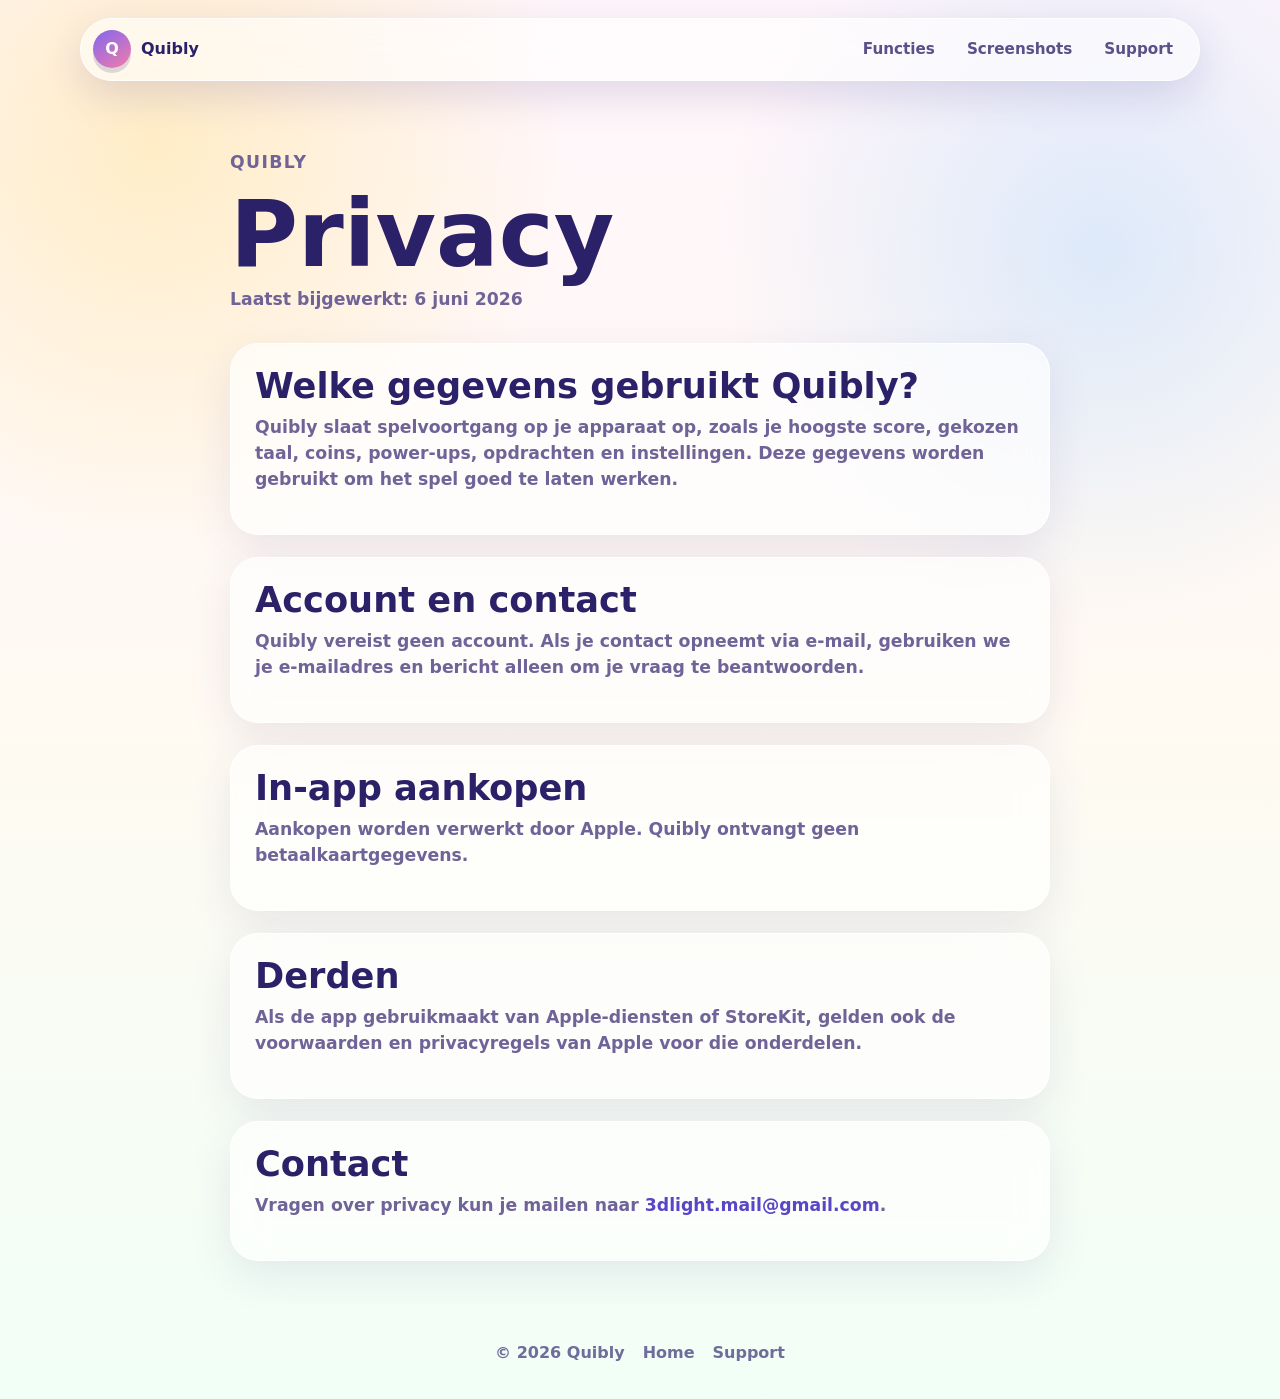
==== docs/privacy.html @ d59ec295 "Tone down website copy and add support pages" ====
<!doctype html>
<html lang="nl">
  <head>
    <meta charset="utf-8">
    <meta name="viewport" content="width=device-width, initial-scale=1">
    <meta name="theme-color" content="#8266ef">
    <meta name="description" content="Privacybeleid voor Quibly.">
    <title>Privacy - Quibly</title>
    <link rel="stylesheet" href="styles.css">
  </head>
  <body>
    <header class="site-header" aria-label="Hoofdnavigatie">
      <a class="brand" href="index.html" aria-label="Quibly home">
        <span class="brand-mark">Q</span>
        <span>Quibly</span>
      </a>
      <nav>
        <a href="index.html#functies">Functies</a>
        <a href="index.html#screenshots">Screenshots</a>
        <a href="support.html">Support</a>
      </nav>
    </header>

    <main class="text-page">
      <p class="eyebrow">Quibly</p>
      <h1>Privacy</h1>
      <p class="updated">Laatst bijgewerkt: 6 juni 2026</p>

      <section>
        <h2>Welke gegevens gebruikt Quibly?</h2>
        <p>
          Quibly slaat spelvoortgang op je apparaat op, zoals je hoogste score, gekozen taal,
          coins, power-ups, opdrachten en instellingen. Deze gegevens worden gebruikt om het spel
          goed te laten werken.
        </p>
      </section>

      <section>
        <h2>Account en contact</h2>
        <p>
          Quibly vereist geen account. Als je contact opneemt via e-mail, gebruiken we je e-mailadres
          en bericht alleen om je vraag te beantwoorden.
        </p>
      </section>

      <section>
        <h2>In-app aankopen</h2>
        <p>
          Aankopen worden verwerkt door Apple. Quibly ontvangt geen betaalkaartgegevens.
        </p>
      </section>

      <section>
        <h2>Derden</h2>
        <p>
          Als de app gebruikmaakt van Apple-diensten of StoreKit, gelden ook de voorwaarden en
          privacyregels van Apple voor die onderdelen.
        </p>
      </section>

      <section>
        <h2>Contact</h2>
        <p>
          Vragen over privacy kun je mailen naar
          <a href="mailto:3dlight.mail@gmail.com?subject=Quibly%20privacy">3dlight.mail@gmail.com</a>.
        </p>
      </section>
    </main>

    <footer class="site-footer">
      <span>© 2026 Quibly</span>
      <a href="index.html">Home</a>
      <a href="support.html">Support</a>
    </footer>
  </body>
</html>
---- docs/styles.css ----
:root {
  --ink: #2b2168;
  --ink-soft: #6f6398;
  --paper: #fffaf2;
  --lavender: #8266ef;
  --violet: #5b45c7;
  --rose: #f27da9;
  --coral: #f77d67;
  --sun: #ffd85c;
  --mint: #67d793;
  --sky: #65b7ff;
  --line: rgba(43, 33, 104, 0.16);
  --shadow: 0 24px 70px rgba(52, 38, 117, 0.24);
}

* {
  box-sizing: border-box;
}

html {
  scroll-behavior: smooth;
}

body {
  margin: 0;
  color: var(--ink);
  background:
    radial-gradient(circle at 12% 10%, rgba(255, 216, 92, 0.32), transparent 26rem),
    radial-gradient(circle at 86% 18%, rgba(101, 183, 255, 0.22), transparent 24rem),
    linear-gradient(180deg, #fff6fb 0%, #fffaf2 52%, #f1fff7 100%);
  font-family: ui-rounded, "SF Pro Rounded", "Nunito", "Avenir Next", system-ui, -apple-system, BlinkMacSystemFont, "Segoe UI", sans-serif;
  line-height: 1.5;
}

img {
  display: block;
  max-width: 100%;
}

a {
  color: inherit;
  text-decoration: none;
}

.site-header {
  position: fixed;
  z-index: 10;
  top: 18px;
  left: 50%;
  display: flex;
  width: min(1120px, calc(100% - 32px));
  align-items: center;
  justify-content: space-between;
  gap: 18px;
  padding: 10px 12px;
  border: 1px solid rgba(255, 255, 255, 0.74);
  border-radius: 999px;
  background: rgba(255, 255, 255, 0.56);
  box-shadow: 0 14px 42px rgba(68, 48, 139, 0.16);
  backdrop-filter: blur(18px);
  transform: translateX(-50%);
}

.brand,
.site-header nav {
  display: flex;
  align-items: center;
}

.brand {
  gap: 10px;
  padding-right: 10px;
  font-weight: 900;
  letter-spacing: 0;
}

.brand-mark {
  display: grid;
  width: 38px;
  height: 38px;
  place-items: center;
  border-radius: 50%;
  color: #fff;
  background: linear-gradient(145deg, var(--lavender), var(--rose));
  box-shadow: 0 5px 0 rgba(43, 33, 104, 0.16);
}

.site-header nav {
  gap: 4px;
}

.site-header nav a {
  min-height: 38px;
  padding: 9px 14px;
  border-radius: 999px;
  color: rgba(43, 33, 104, 0.78);
  font-size: 0.95rem;
  font-weight: 800;
}

.site-header nav a:hover {
  background: rgba(255, 255, 255, 0.62);
}

.hero {
  position: relative;
  min-height: 100svh;
  overflow: hidden;
  padding: 110px 0 56px;
}

.hero-bg {
  position: absolute;
  inset: 0;
  background:
    linear-gradient(90deg, rgba(255, 246, 251, 0.98) 0%, rgba(255, 246, 251, 0.82) 44%, rgba(255, 250, 242, 0.34) 100%),
    url("assets/main.jpg") right center / min(54vw, 620px) auto no-repeat;
  filter: saturate(1.04);
}

.hero-bg::after {
  position: absolute;
  inset: auto 0 0;
  height: 34%;
  background: linear-gradient(180deg, transparent, #fffaf2);
  content: "";
}

.hero-content,
.section,
.download-section,
.site-footer {
  width: min(1120px, calc(100% - 40px));
  margin: 0 auto;
}

.hero-content {
  position: relative;
  display: grid;
  min-height: calc(100svh - 166px);
  grid-template-columns: minmax(0, 0.92fr) minmax(340px, 0.8fr);
  align-items: center;
  gap: 54px;
}

.hero-copy {
  padding-top: 28px;
}

.eyebrow {
  margin: 0 0 14px;
  color: var(--violet);
  font-size: 0.86rem;
  font-weight: 950;
  letter-spacing: 0.08em;
  text-transform: uppercase;
}

h1,
h2,
h3,
p {
  margin-top: 0;
}

h1 {
  margin-bottom: 12px;
  color: #fff9ed;
  font-size: clamp(4.8rem, 13vw, 9.6rem);
  line-height: 0.9;
  letter-spacing: 0;
  text-shadow:
    0 8px 0 rgba(63, 45, 137, 0.62),
    0 22px 42px rgba(63, 45, 137, 0.34);
  -webkit-text-stroke: 2px rgba(43, 33, 104, 0.08);
}

h2 {
  margin-bottom: 18px;
  font-size: clamp(2.2rem, 5vw, 4.6rem);
  line-height: 0.96;
  letter-spacing: 0;
}

h3 {
  margin-bottom: 8px;
  font-size: 1.12rem;
}

.hero-lede {
  max-width: 560px;
  color: #493b86;
  font-size: clamp(1.25rem, 2.4vw, 1.7rem);
  font-weight: 780;
}

.hero-actions {
  display: flex;
  flex-wrap: wrap;
  gap: 12px;
  margin-top: 30px;
}

.button {
  display: inline-flex;
  min-height: 52px;
  align-items: center;
  justify-content: center;
  border-radius: 999px;
  padding: 14px 22px;
  font-weight: 950;
  box-shadow: 0 7px 0 rgba(43, 33, 104, 0.16), 0 20px 36px rgba(43, 33, 104, 0.12);
}

.button-primary {
  color: #70460e;
  background: linear-gradient(180deg, #fff9cc, var(--sun));
}

.button-secondary {
  border: 1px solid rgba(255, 255, 255, 0.78);
  color: var(--ink);
  background: rgba(255, 255, 255, 0.64);
  backdrop-filter: blur(14px);
}

.phone-showcase {
  position: relative;
  min-height: 680px;
}

.phone {
  border: 8px solid rgba(255, 255, 255, 0.9);
  border-radius: 38px;
  box-shadow: var(--shadow);
}

.phone-front {
  position: absolute;
  right: 16px;
  bottom: 0;
  width: min(330px, 70vw);
}

.phone-back {
  position: absolute;
  right: 240px;
  bottom: 82px;
  width: 238px;
  opacity: 0.92;
  transform: rotate(-7deg);
}

.section {
  display: grid;
  grid-template-columns: 0.92fr 1fr;
  align-items: center;
  gap: 56px;
  padding: 88px 0;
}

.section-copy p:not(.eyebrow) {
  max-width: 620px;
  color: var(--ink-soft);
  font-size: 1.12rem;
  font-weight: 650;
}

.feature-grid {
  display: grid;
  grid-template-columns: repeat(3, minmax(0, 1fr));
  gap: 14px;
}

.feature-grid article,
.mode-list li,
.download-section {
  border: 1px solid rgba(255, 255, 255, 0.8);
  border-radius: 28px;
  background: rgba(255, 255, 255, 0.64);
  box-shadow: 0 14px 44px rgba(68, 48, 139, 0.12);
  backdrop-filter: blur(16px);
}

.feature-grid article {
  min-height: 210px;
  padding: 22px;
}

.feature-grid p,
.mode-list span {
  color: var(--ink-soft);
  font-weight: 650;
}

.feature-icon {
  display: grid;
  width: 58px;
  height: 58px;
  place-items: center;
  margin-bottom: 18px;
  border-radius: 18px;
  color: #fff;
  font-weight: 950;
  box-shadow: 0 6px 0 rgba(43, 33, 104, 0.14);
}

.feature-icon.purple {
  background: linear-gradient(160deg, #b471ff, var(--violet));
}

.feature-icon.yellow {
  color: #784d11;
  background: linear-gradient(160deg, #fff4a0, var(--sun));
}

.feature-icon.mint {
  background: linear-gradient(160deg, #8df0b2, #35b978);
}

.mode-section {
  grid-template-columns: 1fr 0.88fr;
}

.screenshot-pair {
  position: relative;
  min-height: 700px;
}

.screenshot-pair .tall {
  position: absolute;
  left: 0;
  top: 30px;
  width: 305px;
}

.screenshot-pair .offset {
  position: absolute;
  left: 230px;
  top: 0;
  width: 275px;
  transform: rotate(4deg);
}

.mode-list {
  display: grid;
  gap: 12px;
  padding: 0;
  margin: 28px 0 0;
  list-style: none;
}

.mode-list li {
  display: flex;
  justify-content: space-between;
  gap: 18px;
  padding: 16px 18px;
}

.quests-section {
  grid-template-columns: 0.82fr 0.78fr;
}

.quest-shot {
  width: min(420px, 100%);
  justify-self: end;
  border: 8px solid rgba(255, 255, 255, 0.92);
  border-radius: 42px;
  box-shadow: var(--shadow);
}

.download-section {
  display: flex;
  align-items: center;
  justify-content: space-between;
  gap: 28px;
  margin-top: 24px;
  margin-bottom: 72px;
  padding: 34px;
  background:
    linear-gradient(135deg, rgba(255, 255, 255, 0.72), rgba(255, 244, 208, 0.72)),
    radial-gradient(circle at 90% 20%, rgba(103, 215, 147, 0.34), transparent 18rem);
}

.download-section h2 {
  margin-bottom: 10px;
  font-size: clamp(2rem, 4.6vw, 3.8rem);
}

.download-section p:not(.eyebrow) {
  margin-bottom: 0;
  color: var(--ink-soft);
  font-weight: 700;
}

.site-footer {
  display: flex;
  gap: 18px;
  justify-content: center;
  padding: 0 0 34px;
  color: rgba(43, 33, 104, 0.66);
  font-weight: 750;
}

.text-page {
  width: min(820px, calc(100% - 40px));
  margin: 0 auto;
  padding: 150px 0 80px;
}

.text-page h1 {
  margin-bottom: 8px;
  color: var(--ink);
  font-size: clamp(3.2rem, 10vw, 5.8rem);
  line-height: 0.96;
  text-shadow: none;
  -webkit-text-stroke: 0;
}

.text-page h2 {
  margin: 0 0 10px;
  font-size: clamp(1.5rem, 4vw, 2.2rem);
  line-height: 1.05;
}

.text-page p,
.plain-list {
  color: var(--ink-soft);
  font-size: 1.08rem;
  font-weight: 650;
}

.text-page section {
  margin-top: 22px;
  padding: 24px;
  border: 1px solid rgba(255, 255, 255, 0.8);
  border-radius: 28px;
  background: rgba(255, 255, 255, 0.64);
  box-shadow: 0 14px 44px rgba(68, 48, 139, 0.10);
  backdrop-filter: blur(16px);
}

.text-page a:not(.button) {
  color: var(--violet);
  font-weight: 850;
}

.updated {
  margin-bottom: 30px;
}

.support-page > p:not(.eyebrow) {
  max-width: 680px;
}

.mail-button {
  margin: 20px 0 18px;
}

.plain-list {
  padding-left: 1.2rem;
  margin: 0;
}

.plain-list li + li {
  margin-top: 8px;
}

@media (max-width: 920px) {
  .hero-bg {
    background:
      linear-gradient(180deg, rgba(255, 246, 251, 0.96) 0%, rgba(255, 246, 251, 0.82) 58%, rgba(255, 250, 242, 0.96) 100%),
      url("assets/main.jpg") center top / 520px auto no-repeat;
  }

  .hero-content,
  .section,
  .mode-section,
  .quests-section {
    grid-template-columns: 1fr;
  }

  .hero-content {
    min-height: auto;
    gap: 24px;
  }

  .hero-copy {
    padding-top: 64px;
  }

  .phone-showcase,
  .screenshot-pair {
    min-height: 560px;
  }

  .phone-front {
    right: 8%;
    width: min(310px, 72vw);
  }

  .phone-back {
    right: auto;
    left: 4%;
    width: min(220px, 48vw);
  }

  .feature-grid {
    grid-template-columns: 1fr;
  }

  .feature-grid article {
    min-height: 0;
  }

  .screenshot-pair .tall {
    left: 2%;
    width: min(280px, 58vw);
  }

  .screenshot-pair .offset {
    right: 2%;
    left: auto;
    width: min(250px, 52vw);
  }

  .quest-shot {
    justify-self: center;
  }

  .download-section {
    align-items: stretch;
    flex-direction: column;
  }
}

@media (max-width: 640px) {
  .site-header {
    top: 10px;
    width: calc(100% - 20px);
  }

  .brand {
    font-size: 0;
    padding-right: 0;
  }

  .site-header nav a {
    padding: 9px 9px;
    font-size: 0.84rem;
  }

  .hero {
    padding-top: 86px;
  }

  .hero-content,
  .section,
  .download-section,
  .site-footer,
  .text-page {
    width: min(100% - 28px, 1120px);
  }

  h1 {
    font-size: clamp(4.2rem, 22vw, 6.6rem);
  }

  h2 {
    font-size: clamp(2rem, 11vw, 3.4rem);
  }

  .hero-actions,
  .site-footer,
  .mode-list li {
    flex-direction: column;
  }

  .button {
    width: 100%;
  }

  .phone {
    border-width: 6px;
    border-radius: 30px;
  }

  .phone-showcase {
    min-height: 500px;
  }

  .phone-back {
    top: 30px;
    bottom: auto;
  }

  .section {
    padding: 62px 0;
  }

  .screenshot-pair {
    min-height: 490px;
  }

  .download-section {
    padding: 24px;
  }
}
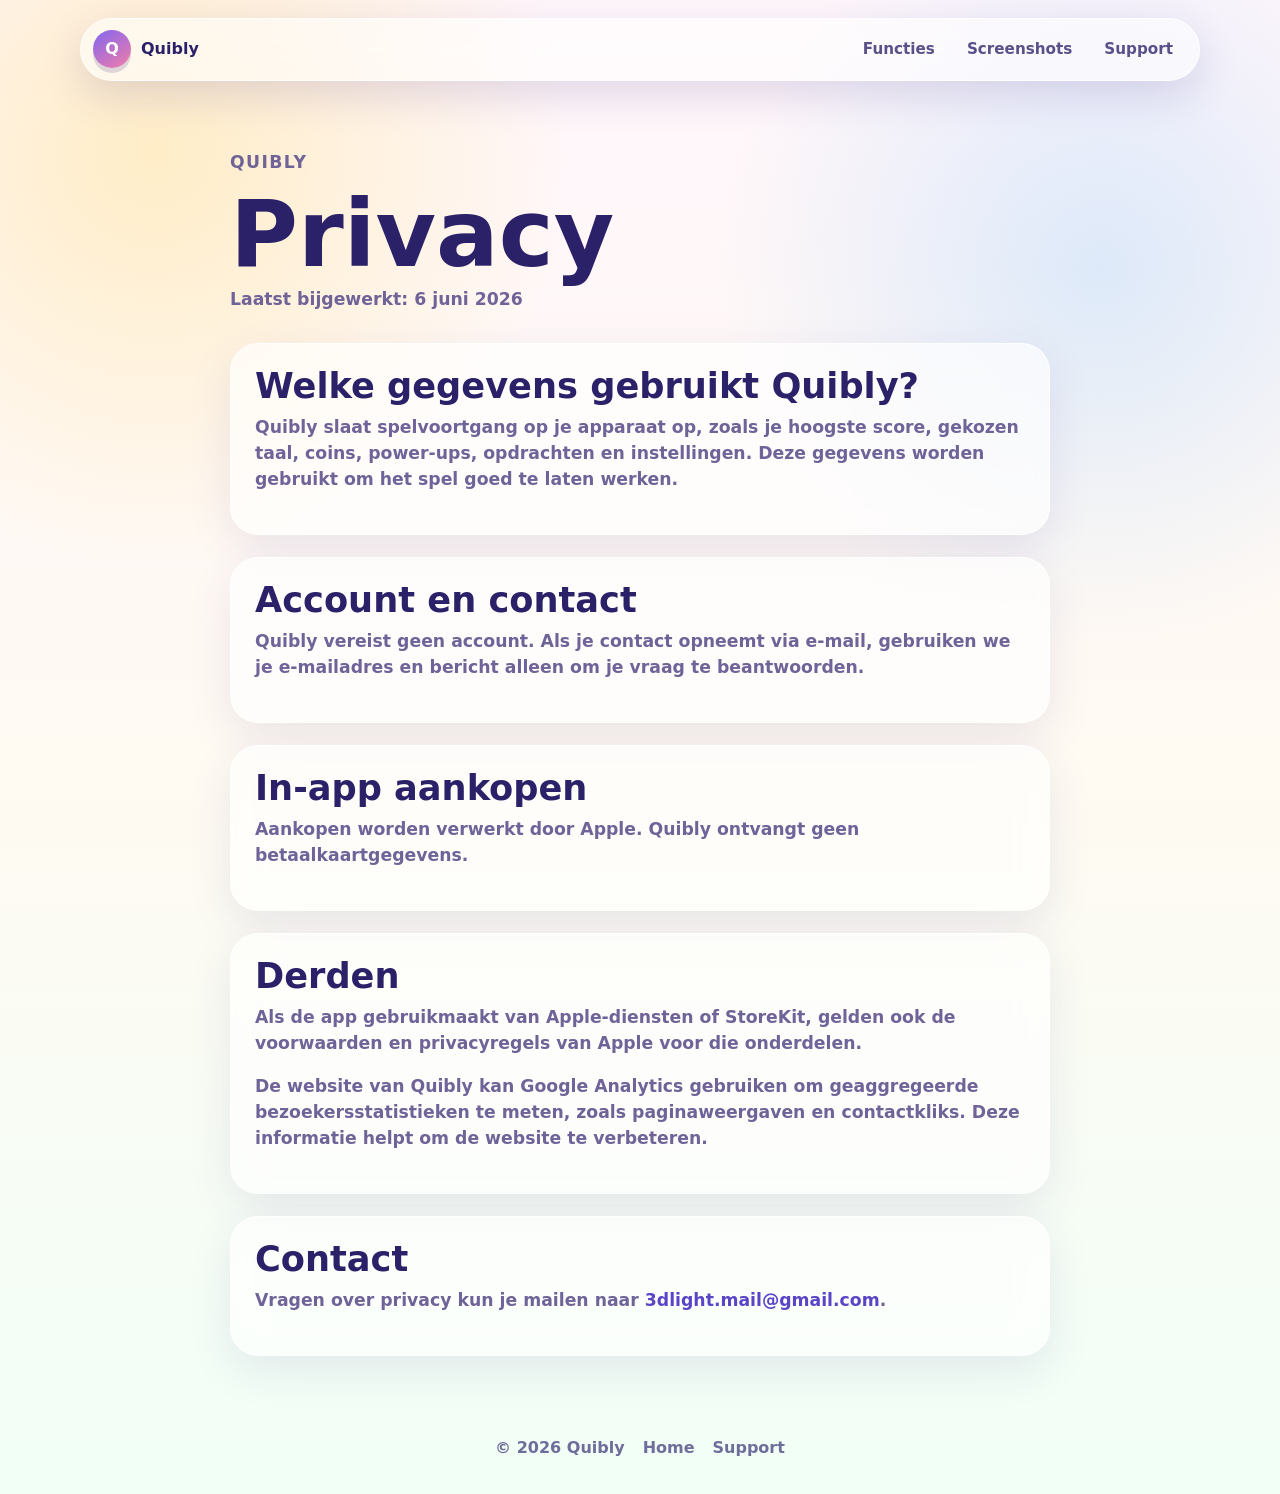
==== commit fb86f8e0: "Update pages" ====
--- a/docs/privacy.html
+++ b/docs/privacy.html
@@ -6,6 +6,7 @@
     <meta name="theme-color" content="#8266ef">
     <meta name="description" content="Privacybeleid voor Quibly.">
     <title>Privacy - Quibly</title>
+    <script src="analytics.js" defer></script>
     <link rel="stylesheet" href="styles.css">
   </head>
   <body>
@@ -56,6 +57,11 @@
           Als de app gebruikmaakt van Apple-diensten of StoreKit, gelden ook de voorwaarden en
           privacyregels van Apple voor die onderdelen.
         </p>
+        <p>
+          De website van Quibly kan Google Analytics gebruiken om geaggregeerde bezoekersstatistieken
+          te meten, zoals paginaweergaven en contactkliks. Deze informatie helpt om de website te
+          verbeteren.
+        </p>
       </section>
 
       <section>
--- a/docs/styles.css
+++ b/docs/styles.css
@@ -466,6 +466,45 @@
   margin-top: 8px;
 }
 
+.cookie-consent {
+  position: fixed;
+  z-index: 20;
+  right: 18px;
+  bottom: 18px;
+  display: flex;
+  width: min(440px, calc(100% - 36px));
+  align-items: center;
+  gap: 16px;
+  padding: 16px;
+  border: 1px solid rgba(255, 255, 255, 0.82);
+  border-radius: 24px;
+  background: rgba(255, 255, 255, 0.88);
+  box-shadow: 0 16px 48px rgba(68, 48, 139, 0.18);
+  backdrop-filter: blur(18px);
+}
+
+.cookie-consent p {
+  margin: 0;
+  color: var(--ink-soft);
+  font-size: 0.95rem;
+  font-weight: 750;
+}
+
+.cookie-consent-actions {
+  display: flex;
+  flex-shrink: 0;
+  gap: 8px;
+}
+
+.cookie-consent .button {
+  min-height: 42px;
+  padding: 10px 14px;
+  border: 0;
+  cursor: pointer;
+  font: inherit;
+  font-size: 0.9rem;
+}
+
 @media (max-width: 920px) {
   .hero-bg {
     background:
@@ -605,4 +644,15 @@
   .download-section {
     padding: 24px;
   }
-}
+
+  .cookie-consent {
+    right: 14px;
+    bottom: 14px;
+    flex-direction: column;
+    align-items: stretch;
+  }
+
+  .cookie-consent-actions {
+    justify-content: stretch;
+  }
+}
